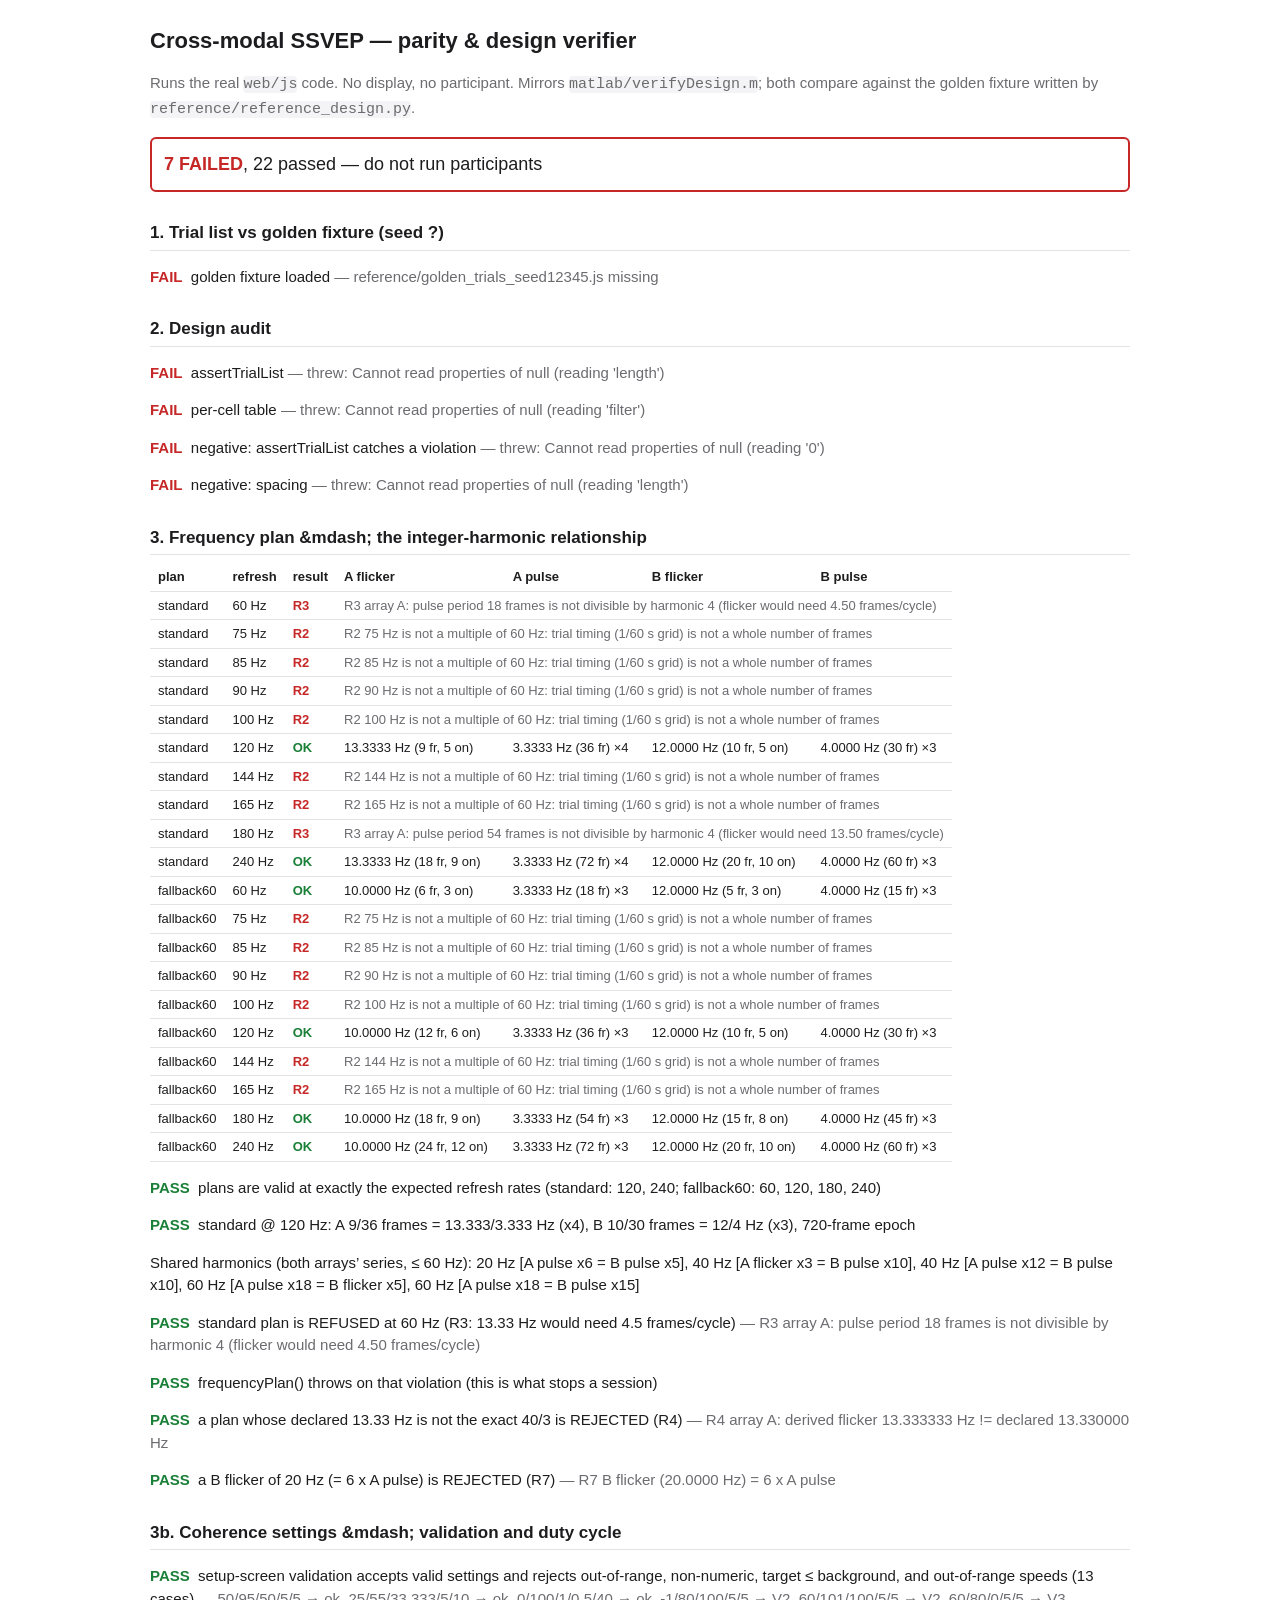
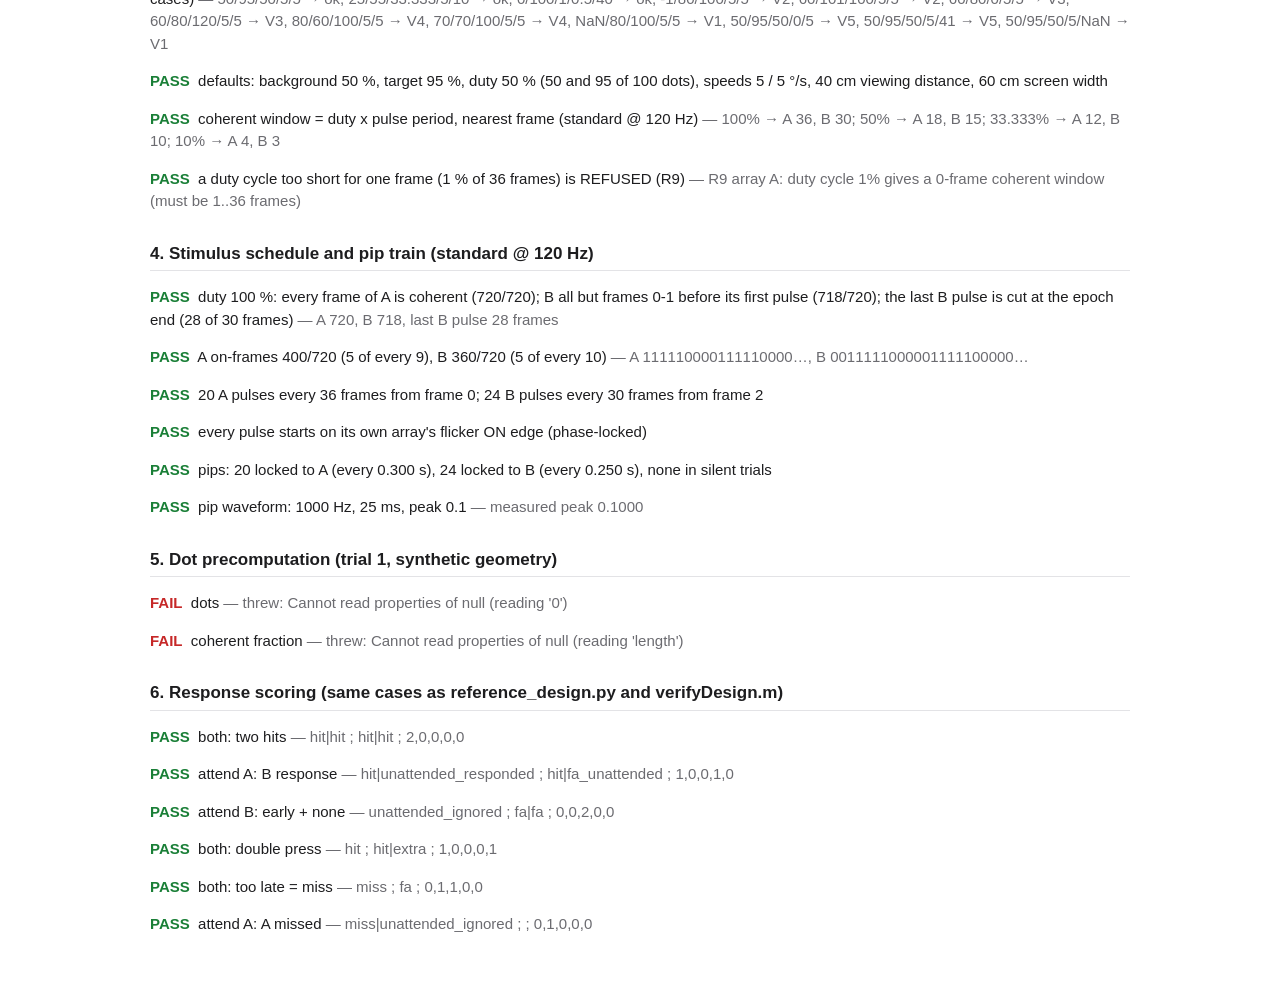
==== verify/verify.html @ 7384a543 "web demo public" ====
<!doctype html>
<html lang="en">
<head>
<meta charset="utf-8">
<meta name="viewport" content="width=device-width, initial-scale=1">
<title>Cross-modal SSVEP verifier</title>
<style>
  :root { --bg: #fff; --fg: #1d1d1f; --mut: #6b6b70; --ok: #1a7f37; --bad: #c62828; --line: #e3e3e6; --code: #f4f4f6; }
  @media (prefers-color-scheme: dark) {
    :root { --bg: #111113; --fg: #e8e8ea; --mut: #9a9aa2; --ok: #4ac26b; --bad: #ff6b6b; --line: #2a2a2e; --code: #1b1b1f; }
  }
  body { background: var(--bg); color: var(--fg); font: 15px/1.5 Helvetica, Arial, sans-serif; margin: 0; padding: 24px 16px 60px; }
  main { max-width: 980px; margin: 0 auto; }
  h1 { font-size: 22px; margin: 0 0 4px; }
  h2 { font-size: 17px; margin: 28px 0 8px; border-bottom: 1px solid var(--line); padding-bottom: 4px; }
  .mut { color: var(--mut); }
  .ok { color: var(--ok); font-weight: 600; }
  .bad { color: var(--bad); font-weight: 600; }
  table { border-collapse: collapse; font-size: 13px; width: 100%; overflow-x: auto; display: block; }
  td, th { border-bottom: 1px solid var(--line); padding: 4px 8px; text-align: left; white-space: nowrap; }
  pre, code { background: var(--code); border-radius: 4px; }
  pre { padding: 10px; overflow-x: auto; font-size: 12px; }
  #summary { font-size: 18px; margin: 16px 0; padding: 12px; border: 2px solid var(--line); border-radius: 6px; }
</style>
</head>
<body>
<main>
<h1>Cross-modal SSVEP &mdash; parity &amp; design verifier</h1>
<p class="mut">Runs the real <code>web/js</code> code. No display, no participant. Mirrors
<code>matlab/verifyDesign.m</code>; both compare against the golden fixture written by
<code>reference/reference_design.py</code>.</p>
<div id="summary">running&hellip;</div>
<div id="out"></div>
</main>

<script src="../js/config.js"></script>
<script src="../js/rng.js"></script>
<script src="../js/design.js"></script>
<script src="../js/stim.js"></script>
<script src="../../reference/golden_trials_seed12345.js"></script>
<script>
(function () {
  'use strict';
  var CFG = window.XMConfig, D = window.XMDesign, S = window.XMStim;
  var out = document.getElementById('out');
  var nPass = 0, nFail = 0;

  function head(t) { var h = document.createElement('h2'); h.textContent = t; out.appendChild(h); }
  function para(html) { var p = document.createElement('p'); p.innerHTML = html; out.appendChild(p); }
  function report(label, ok, detail) {
    ok ? nPass++ : nFail++;
    para('<span class="' + (ok ? 'ok">PASS' : 'bad">FAIL') + '</span> &nbsp;' + label +
         (detail ? ' <span class="mut">&mdash; ' + detail + '</span>' : ''));
  }
  function safe(label, fn) {
    try { fn(); } catch (e) { report(label, false, 'threw: ' + e.message); }
  }
  function close(a, b) { return Math.abs(a - b) < 1e-9; }

  /* ------------------------------------------------ 1. parity */
  head('1. Trial list vs golden fixture (seed ' + (window.XM_GOLDEN ? window.XM_GOLDEN.seed : '?') + ')');
  var trials = null;
  safe('golden comparison', function () {
    if (!window.XM_GOLDEN) { report('golden fixture loaded', false, 'reference/golden_trials_seed12345.js missing'); return; }
    report('parity id matches', window.XM_GOLDEN.parityId === CFG.PARITY_ID,
           'config ' + CFG.PARITY_ID + ', golden ' + window.XM_GOLDEN.parityId);
    var r = D.generateTrialList(window.XM_GOLDEN.seed);
    trials = r.trials;
    var csv = D.toCsv(trials);
    var same = csv === window.XM_GOLDEN.csv;
    var detail = trials.length + ' trials, ' + csv.length + ' bytes';
    if (!same) {
      var a = csv.split('\n'), b = window.XM_GOLDEN.csv.split('\n');
      for (var i = 0; i < Math.max(a.length, b.length); i++) {
        if (a[i] !== b[i]) { detail = 'first difference at line ' + (i + 1) + ':<br><code>js:  ' + a[i] +
                             '</code><br><code>ref: ' + b[i] + '</code>'; break; }
      }
    }
    report('generated CSV is byte-identical to the Python reference', same, detail);
  });

  /* ------------------------------------------------ 2. design audit */
  head('2. Design audit');
  safe('assertTrialList', function () {
    D.assertTrialList(trials);
    report('assertTrialList passes (counts, 1:2:1 target balance, block composition, runs, ' +
           'eligibility, >= 1.0 s target spacing, dir_A != dir_B)', true);
  });
  safe('per-cell table', function () {
    var rows = '<tr><th>cell</th><th>condition</th><th>trials</th><th>A targets</th><th>B targets</th></tr>';
    CFG.CELLS.forEach(function (c) {
      var ct = trials.filter(function (t) { return t.cell === c.code; });
      var sa = 0, sb = 0;
      ct.forEach(function (t) { sa += t.n_tgt_A; sb += t.n_tgt_B; });
      rows += '<tr><td>' + c.code + '</td><td>' + c.name + '</td><td>' + ct.length + '</td><td>' + sa + '</td><td>' + sb + '</td></tr>';
    });
    out.insertAdjacentHTML('beforeend', '<table>' + rows + '</table>');
  });
  safe('negative: assertTrialList catches a violation', function () {
    var bad = JSON.parse(JSON.stringify(trials));
    bad[0].dir_B = bad[0].dir_A;
    var threw = false;
    try { D.assertTrialList(bad); } catch (e) { threw = /dir_A == dir_B/.test(e.message); }
    report('a trial list with dir_A == dir_B is REJECTED', threw);
  });
  safe('negative: spacing', function () {
    var bad = JSON.parse(JSON.stringify(trials)), t = null;
    for (var i = 0; i < bad.length; i++) { if (bad[i].n_tgt_A === 2) { t = bad[i]; break; } }
    t.tgt_A_pulses = [D.eligiblePulses('A')[1], D.eligiblePulses('A')[2]];
    var threw = false;
    try { D.assertTrialList(bad); } catch (e) { threw = /ticks apart/.test(e.message); }
    report('two targets closer than 1.0 s are REJECTED', threw);
  });

  /* ------------------------------------------------ 3. frequency plan */
  head('3. Frequency plan &mdash; the integer-harmonic relationship');
  safe('plan table', function () {
    var rates = [60, 75, 85, 90, 100, 120, 144, 165, 180, 240];
    var expectOk = { standard: [120, 240], fallback60: [60, 120, 180, 240] };
    var rows = '<tr><th>plan</th><th>refresh</th><th>result</th><th>A flicker</th><th>A pulse</th><th>B flicker</th><th>B pulse</th></tr>';
    var allMatch = true;
    Object.keys(CFG.FREQ_PLANS).forEach(function (name) {
      rates.forEach(function (R) {
        var r = D.planCheck(name, R), p = r.plan;
        var want = expectOk[name].indexOf(R) >= 0;
        if (!!p !== want) { allMatch = false; }
        rows += '<tr><td>' + name + '</td><td>' + R + ' Hz</td><td class="' + (p ? 'ok">OK' : 'bad">' +
                r.errors[0].split(' ')[0]) + '</td>' +
          (p ? '<td>' + p.A.flickerHz.toFixed(4) + ' Hz (' + p.A.flickerFrames + ' fr, ' + p.A.onFrames + ' on)</td>' +
               '<td>' + p.A.pulseHz.toFixed(4) + ' Hz (' + p.A.pulseFrames + ' fr) &times;' + p.A.harmonic + '</td>' +
               '<td>' + p.B.flickerHz.toFixed(4) + ' Hz (' + p.B.flickerFrames + ' fr, ' + p.B.onFrames + ' on)</td>' +
               '<td>' + p.B.pulseHz.toFixed(4) + ' Hz (' + p.B.pulseFrames + ' fr) &times;' + p.B.harmonic + '</td>'
             : '<td colspan="4" class="mut">' + r.errors[0] + '</td>') + '</tr>';
      });
    });
    out.insertAdjacentHTML('beforeend', '<table>' + rows + '</table>');
    report('plans are valid at exactly the expected refresh rates (standard: 120, 240; fallback60: 60, 120, 180, 240)', allMatch);
  });
  safe('standard @ 120 exact values', function () {
    var p = D.frequencyPlan('standard', 120);
    var ok = p.A.flickerFrames === 9 && p.A.pulseFrames === 36 && p.B.flickerFrames === 10 && p.B.pulseFrames === 30 &&
             close(p.A.flickerHz, 40 / 3) && close(p.A.pulseHz, 10 / 3) && close(p.B.flickerHz, 12) && close(p.B.pulseHz, 4) &&
             close(p.A.flickerHz, 4 * p.A.pulseHz) && close(p.B.flickerHz, 3 * p.B.pulseHz) &&
             p.stimFrames === 720 && p.stimFrames % 36 === 0 && p.stimFrames % 30 === 0;
    report('standard @ 120 Hz: A 9/36 frames = 13.333/3.333 Hz (x4), B 10/30 frames = 12/4 Hz (x3), 720-frame epoch', ok);
    para('Shared harmonics (both arrays&rsquo; series, &le; ' + CFG.SHARED_HARMONIC_REPORT_MAX_HZ + ' Hz): ' +
         p.sharedHarmonics.map(function (s) { return s.hz + ' Hz [' + s.label + ']'; }).join(', '));
  });
  safe('negative: 60 Hz', function () {
    var r = D.planCheck('standard', 60);
    report('standard plan is REFUSED at 60 Hz (R3: 13.33 Hz would need 4.5 frames/cycle)',
           !r.plan && /^R3/.test(r.errors[0]), r.errors[0]);
    var thrown = false;
    try { D.frequencyPlan('standard', 60); } catch (e) { thrown = /FREQUENCY PLAN VIOLATION/.test(e.message); }
    report('frequencyPlan() throws on that violation (this is what stops a session)', thrown);
  });
  safe('negative: declared/derived mismatch', function () {
    CFG.FREQ_PLANS._test_mismatch = { harm: { A: 4, B: 3 }, flickerHz: { A: 13.33, B: 12 } };
    var r = D.planCheck('_test_mismatch', 120);
    delete CFG.FREQ_PLANS._test_mismatch;
    report('a plan whose declared 13.33 Hz is not the exact 40/3 is REJECTED (R4)',
           !r.plan && r.errors.some(function (e) { return /^R4/.test(e); }), r.errors[0]);
  });
  safe('negative: cross-array collision', function () {
    CFG.FREQ_PLANS._test_collide = { harm: { A: 4, B: 5 }, flickerHz: { A: 40 / 3, B: 20 } };
    var r = D.planCheck('_test_collide', 120);
    delete CFG.FREQ_PLANS._test_collide;
    report('a B flicker of 20 Hz (= 6 x A pulse) is REJECTED (R7)',
           !r.plan && r.errors.some(function (e) { return /^R7/.test(e); }), r.errors[0]);
  });

  /* ------------------------------------------------ 3b. coherence settings (DECISION 28) */
  head('3b. Coherence settings &mdash; validation and duty cycle');
  /* [bg, tgt, duty, speed, burst speed, expected first rule or null];
   * same cases as reference_design.py and verifyDesign.m */
  var vcases = [
    [50, 95, 50, 5, 5, null], [25, 55, 100 / 3, 5, 10, null], [0, 100, 1, 0.5, 40, null],
    [-1, 80, 100, 5, 5, 'V2'], [60, 101, 100, 5, 5, 'V2'], [60, 80, 0, 5, 5, 'V3'], [60, 80, 120, 5, 5, 'V3'],
    [80, 60, 100, 5, 5, 'V4'], [70, 70, 100, 5, 5, 'V4'], [NaN, 80, 100, 5, 5, 'V1'],
    [50, 95, 50, 0, 5, 'V5'], [50, 95, 50, 5, 41, 'V5'], [50, 95, 50, 5, NaN, 'V1']
  ];
  safe('validation cases', function () {
    var allOk = true, rows = [];
    vcases.forEach(function (c) {
      var e = D.validateStimParams({ cohBgPct: c[0], cohTgtPct: c[1], dutyPct: c[2],
                                     speedDegS: c[3], burstSpeedDegS: c[4] });
      var got = e.length ? e[0].slice(0, 2) : null;
      if (got !== c[5]) { allOk = false; }
      rows.push(c[0] + '/' + c[1] + '/' + (+c[2].toFixed(3)) + '/' + c[3] + '/' + c[4] + ' &rarr; ' + (got || 'ok'));
    });
    report('setup-screen validation accepts valid settings and rejects out-of-range, non-numeric, ' +
           'target &le; background, and out-of-range speeds (13 cases)', allOk, rows.join(', '));
  });
  safe('defaults', function () {
    report('defaults: background 50 %, target 95 %, duty 50 % (50 and 95 of 100 dots), speeds 5 / 5 &deg;/s, ' +
           '40 cm viewing distance, 60 cm screen width',
           CFG.COH_BG_PCT_DEFAULT === 50 && CFG.COH_TGT_PCT_DEFAULT === 95 && CFG.DUTY_PCT_DEFAULT === 50 &&
           D.nCoherent(50, 100) === 50 && D.nCoherent(95, 100) === 95 &&
           CFG.DOT_SPEED_DEG_S_DEFAULT === 5 && CFG.BURST_SPEED_DEG_S_DEFAULT === 5 &&
           CFG.VIEW_DIST_CM_DEFAULT === 40 && CFG.SCREEN_WIDTH_CM_DEFAULT === 60);
  });
  safe('duty -> window', function () {
    var want = [[100, 36, 30], [50, 18, 15], [100 / 3, 12, 10], [10, 4, 3]], ok = true, det = [];
    want.forEach(function (w) {
      var p = D.frequencyPlan('standard', 120, w[0]);
      if (p.A.winFrames !== w[1] || p.B.winFrames !== w[2]) { ok = false; }
      det.push((+w[0].toFixed(3)) + '% &rarr; A ' + p.A.winFrames + ', B ' + p.B.winFrames);
    });
    report('coherent window = duty x pulse period, nearest frame (standard @ 120 Hz)', ok, det.join('; '));
    var r = D.planCheck('standard', 120, 1);
    report('a duty cycle too short for one frame (1 % of 36 frames) is REFUSED (R9)',
           !r.plan && r.errors.some(function (e) { return /^R9/.test(e); }), r.errors[0]);
  });

  /* ------------------------------------------------ 4. schedule + pips */
  head('4. Stimulus schedule and pip train (standard @ 120 Hz)');
  safe('continuous coherence', function () {
    var p = D.frequencyPlan('standard', 120, 100), s = D.stimulusSchedule(p), inA = 0, inB = 0, f, lastB = 0;
    for (f = 0; f < p.stimFrames; f++) { inA += s.A.pulse[f] >= 0 ? 1 : 0; inB += s.B.pulse[f] >= 0 ? 1 : 0; }
    for (f = 0; f < p.stimFrames; f++) { if (s.B.pulse[f] === 23) { lastB++; } }
    report('duty 100 %: every frame of A is coherent (720/720); B all but frames 0-1 before its first pulse ' +
           '(718/720); the last B pulse is cut at the epoch end (28 of 30 frames)',
           inA === 720 && inB === 718 && s.B.pulse[0] === -1 && s.B.pulse[1] === -1 && lastB === 28,
           'A ' + inA + ', B ' + inB + ', last B pulse ' + lastB + ' frames');
  });
  safe('schedule', function () {
    var p = D.frequencyPlan('standard', 120), s = D.stimulusSchedule(p);
    var onA = 0, onB = 0, f;
    for (f = 0; f < p.stimFrames; f++) { onA += s.A.on[f]; onB += s.B.on[f]; }
    var firstA = Array.prototype.slice.call(s.A.on, 0, 18).join('');
    var firstB = Array.prototype.slice.call(s.B.on, 0, 22).join('');
    report('A on-frames 400/720 (5 of every 9), B 360/720 (5 of every 10)', onA === 400 && onB === 360,
           'A ' + firstA + '&hellip;, B ' + firstB + '&hellip;');
    report('20 A pulses every 36 frames from frame 0; 24 B pulses every 30 frames from frame 2',
           s.A.onsetFrames.length === 20 && s.B.onsetFrames.length === 24 &&
           s.A.onsetFrames[19] === 684 && s.B.onsetFrames[0] === 2 && s.B.onsetFrames[23] === 692);
    report('every pulse starts on its own array\'s flicker ON edge (phase-locked)',
           s.A.onsetFrames.every(function (o) { return s.A.on[o] === 1 && (o === 0 || s.A.on[o - 1] === 0); }) &&
           s.B.onsetFrames.every(function (o) { return s.B.on[o] === 1 && s.B.on[o - 1] === 0; }));
    var ifi = 1 / 120;
    var pa = S.pipSchedule({ sound_match: 'A' }, s, ifi), pb = S.pipSchedule({ sound_match: 'B' }, s, ifi);
    var pn = S.pipSchedule({ sound_match: 'none' }, s, ifi);
    report('pips: 20 locked to A (every 0.300 s), 24 locked to B (every 0.250 s), none in silent trials',
           pa.length === 20 && pb.length === 24 && pn.length === 0 &&
           close(pa[1].t_s - pa[0].t_s, 0.3) && close(pb[1].t_s - pb[0].t_s, 0.25));
    var smp = S.pipTrainSamples(pa.slice(0, 1), 0.1, 48000), peak = 0;
    for (f = 0; f < smp.length; f++) { peak = Math.max(peak, Math.abs(smp[f])); }
    report('pip waveform: ' + CFG.PIP_FREQ_HZ + ' Hz, ' + (CFG.PIP_DUR_S * 1000) + ' ms, peak ' + CFG.PIP_AMPLITUDE,
           Math.abs(peak - CFG.PIP_AMPLITUDE) < 0.005 && smp[0] === 0, 'measured peak ' + peak.toFixed(4));
  });

  /* ------------------------------------------------ 5. dots */
  head('5. Dot precomputation (trial 1, synthetic geometry)');
  safe('dots', function () {
    var p = D.frequencyPlan('standard', 120), s = D.stimulusSchedule(p);
    var geom = S.makeGeometry(0.027, 60, 1 / 120);
    var t0 = performance.now();
    var d = S.precomputeDots(trials[0], p, s, geom);
    var ms = performance.now() - t0, R = geom.apertureRadiusPx, worst = 0;
    for (var i = 0; i < d.x.length; i++) { worst = Math.max(worst, Math.sqrt(d.x[i] * d.x[i] + d.y[i] * d.y[i])); }
    report('all ' + d.x.length + ' positions inside the ' + R.toFixed(1) + ' px aperture', worst <= R + 1e-9,
           'max radius ' + worst.toFixed(2) + ' px; precompute took ' + ms.toFixed(0) + ' ms');
    var seen = {};
    for (i = 0; i < d.drawOrder.length; i++) { seen[d.drawOrder[i]] = 1; }
    report('draw order is a permutation of all ' + d.nTot + ' dots', Object.keys(seen).length === d.nTot);
  });
  safe('coherent fraction', function () {
    /* count A dots whose step on one frame is exactly the array's coherent step;
     * dots respawned on that frame can only lower the count */
    /* defaults (50 / 95 %, duty 50 %) but a burst speed of 10 deg/s, so the
     * two speeds are told apart */
    var sp = D.defaultStimParams();
    sp.burstSpeedDegS = 10;
    var p = D.frequencyPlan('standard', 120, sp.dutyPct), s = D.stimulusSchedule(p);
    var geom = S.makeGeometry(0.027, 60, 1 / 120, sp), t = null, i;
    for (i = 0; i < trials.length; i++) { if (trials[i].n_tgt_A > 0) { t = trials[i]; break; } }
    var d = S.precomputeDots(t, p, s, geom, sp), N = d.nPerArray;
    var ang = CFG.DIR_ANGLE_DEG[t.dir_A] * Math.PI / 180;
    function nCoh(f, stepPx) {
      var n = 0, cdx = stepPx * Math.cos(ang), cdy = -stepPx * Math.sin(ang);
      for (var j = 0; j < N; j++) {
        var dx = d.x[f * d.nTot + j] - d.x[(f - 1) * d.nTot + j], dy = d.y[f * d.nTot + j] - d.y[(f - 1) * d.nTot + j];
        if (Math.abs(dx - cdx) < 1e-6 && Math.abs(dy - cdy) < 1e-6) { n++; }
      }
      return n;
    }
    var kT = t.tgt_A_pulses[0], kB = kT - 1, vN = geom.speedPxPerFrame, vB = geom.burstSpeedPxPerFrame;
    var inT = s.A.onsetFrames[kT] + 10, inB = s.A.onsetFrames[kB] + 10;     // inside the 18-frame window
    var outB = s.A.onsetFrames[kB] + 25;                                     // after it (duty 50 %)
    var nT = nCoh(inT, vB), nTslow = nCoh(inT, vN), nB = nCoh(inB, vN), nOut = nCoh(outB, vN) + nCoh(outB, vB);
    report('trial ' + t.trial + ', duty 50 %: inside a target pulse 95 of 100 A dots move coherently at the BURST ' +
           'speed (none at the normal speed); inside a background pulse 50 at the normal speed; after the ' +
           'window, none',
           nT <= 95 && nT >= 88 && nTslow === 0 && nB <= 50 && nB >= 45 && nOut === 0,
           'target pulse ' + kT + ': ' + nT + ' at burst, ' + nTslow + ' at normal; background pulse ' + kB + ': ' +
           nB + '; after window: ' + nOut + ' (respawns can lower the first two by a few)');
  });

  /* ------------------------------------------------ 6. scoring */
  head('6. Response scoring (same cases as reference_design.py and verifyDesign.m)');
  var cases = [
    ['both: two hits', 'both', [['A', 1.2], ['B', 2.5]], [1.6, 2.9], 'hit|hit', 'hit|hit', '2,0,0,0,0'],
    ['attend A: B response', 'A', [['A', 1.2], ['B', 2.5]], [1.6, 3.0], 'hit|unattended_responded', 'hit|fa_unattended', '1,0,0,1,0'],
    ['attend B: early + none', 'B', [['A', 1.2]], [0.5, 1.3], 'unattended_ignored', 'fa|fa', '0,0,2,0,0'],
    ['both: double press', 'both', [['A', 2.4]], [2.8, 2.9], 'hit', 'hit|extra', '1,0,0,0,1'],
    ['both: too late = miss', 'both', [['A', 1.2]], [2.2], 'miss', 'fa', '0,1,1,0,0'],
    ['attend A: A missed', 'A', [['A', 1.2], ['B', 3.0]], [], 'miss|unattended_ignored', '', '0,1,0,0,0']
  ];
  cases.forEach(function (c) {
    safe(c[0], function () {
      var tg = c[2].map(function (t, i) { return { arr: t[0], pulse: i, onset_s: t[1] }; });
      var r = D.scoreTrial(tg, c[1], c[3]), s = r.summary;
      var got = [r.targetOutcomes.join('|'), r.responseOutcomes.join('|'),
                 [s.n_hits, s.n_misses, s.n_fa, s.n_fa_unattended, s.n_extra].join(',')];
      report(c[0], got[0] === c[4] && got[1] === c[5] && got[2] === c[6], got.join(' ; '));
    });
  });

  var sum = document.getElementById('summary');
  sum.innerHTML = nFail === 0
    ? '<span class="ok">ALL ' + nPass + ' CHECKS PASSED</span>'
    : '<span class="bad">' + nFail + ' FAILED</span>, ' + nPass + ' passed &mdash; do not run participants';
  sum.style.borderColor = nFail === 0 ? 'var(--ok)' : 'var(--bad)';
})();
</script>
</body>
</html>
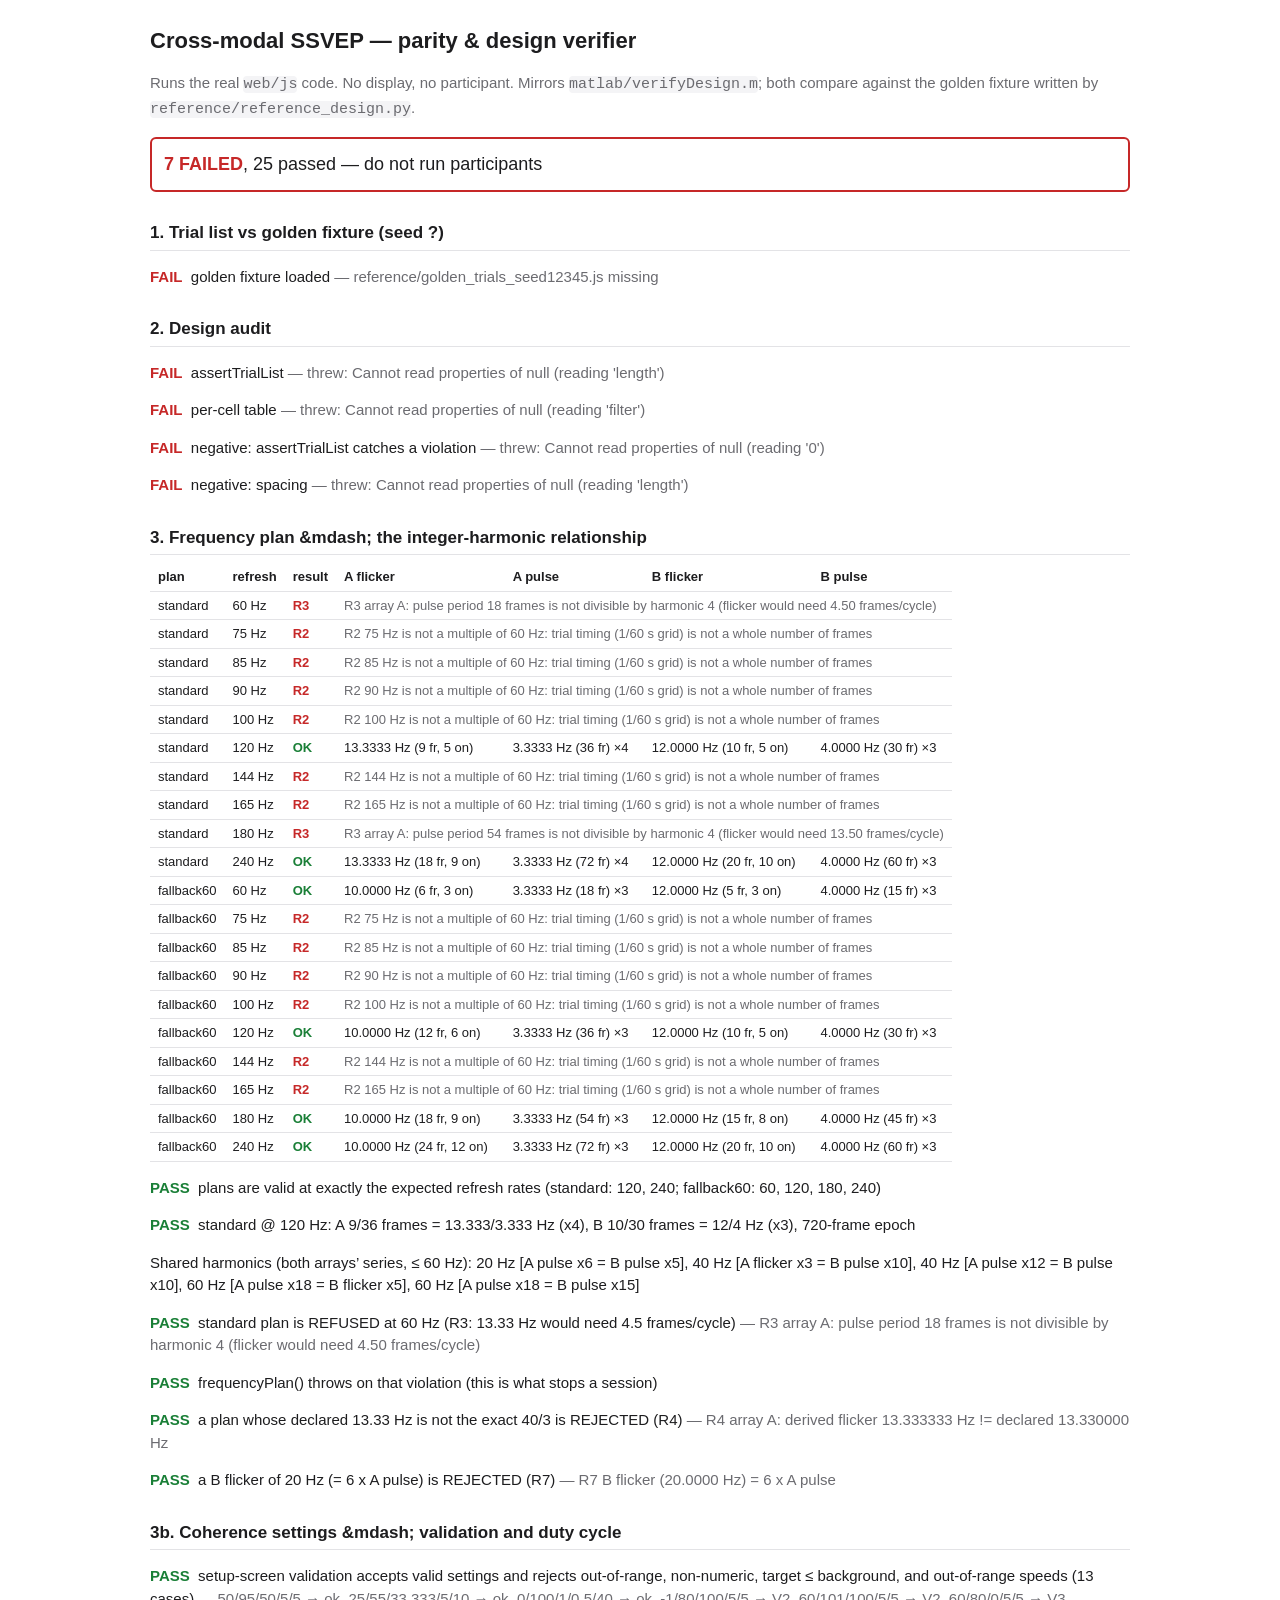
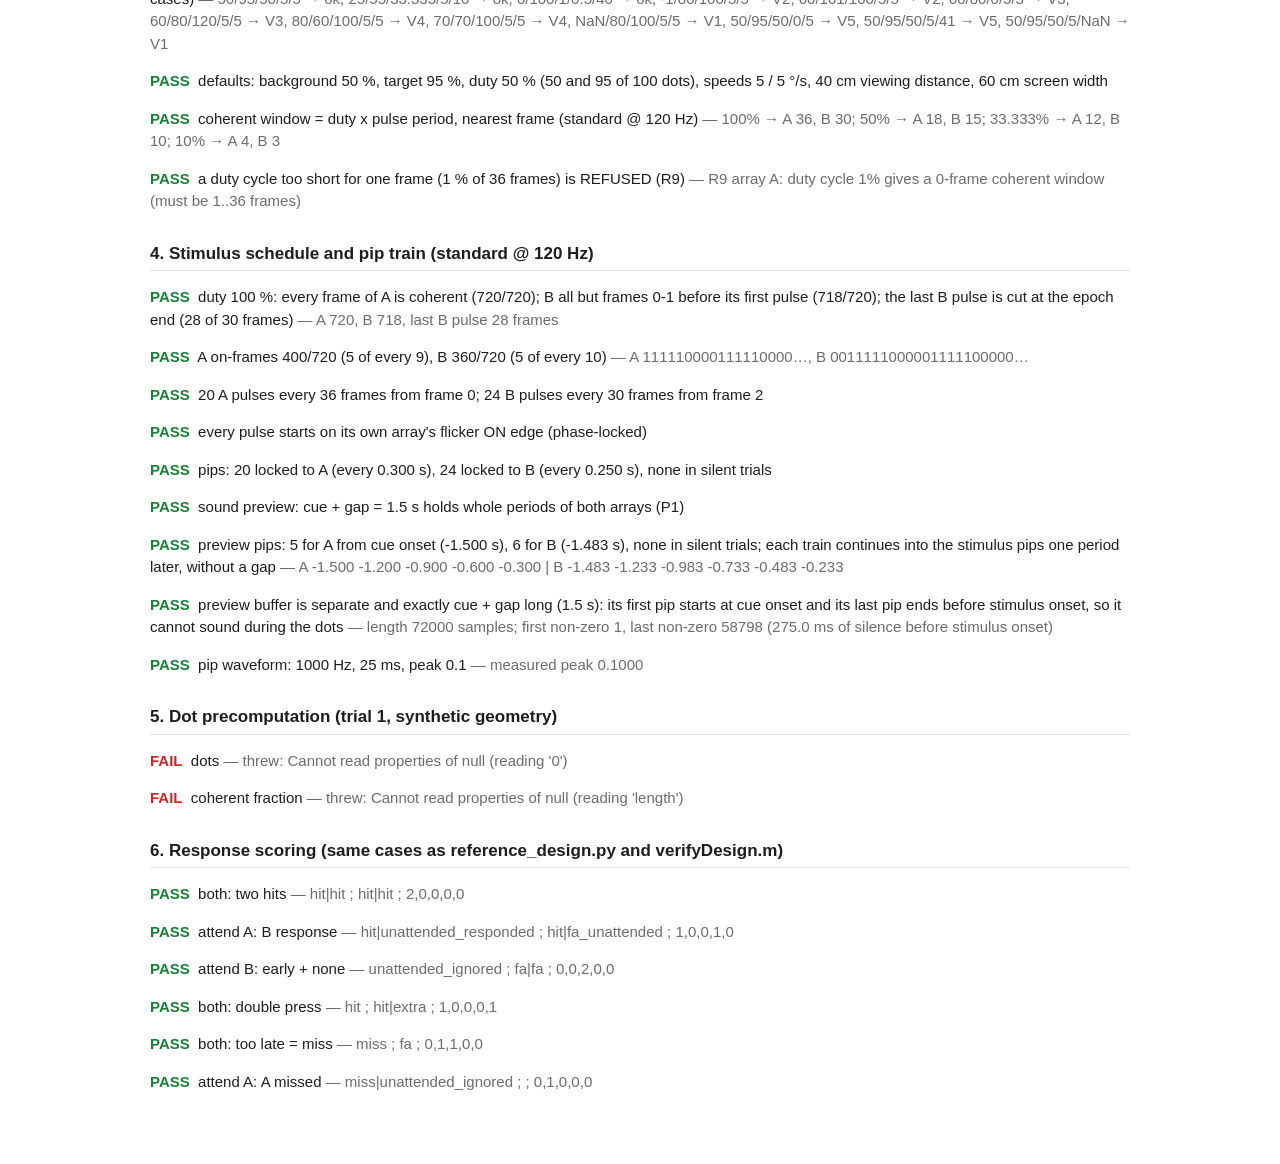
==== commit bd748054: "add mode for pre sound cue" ====
--- a/verify/verify.html
+++ b/verify/verify.html
@@ -243,6 +243,28 @@
     report('pips: 20 locked to A (every 0.300 s), 24 locked to B (every 0.250 s), none in silent trials',
            pa.length === 20 && pb.length === 24 && pn.length === 0 &&
            close(pa[1].t_s - pa[0].t_s, 0.3) && close(pb[1].t_s - pb[0].t_s, 0.25));
+    /* sound preview (DECISION 30) */
+    var pf = (CFG.CUE_TICKS + CFG.GAP_TICKS) * p.framesPerTick;
+    var qa = S.previewPipSchedule({ sound_match: 'A' }, s, ifi, pf), qb = S.previewPipSchedule({ sound_match: 'B' }, s, ifi, pf);
+    var qn = S.previewPipSchedule({ sound_match: 'none' }, s, ifi, pf);
+    report('sound preview: cue + gap = 1.5 s holds whole periods of both arrays (P1)', D.previewCheck().length === 0,
+           D.previewCheck().join('; '));
+    report('preview pips: 5 for A from cue onset (-1.500 s), 6 for B (-1.483 s), none in silent trials; ' +
+           'each train continues into the stimulus pips one period later, without a gap',
+           qa.length === 5 && qb.length === 6 && qn.length === 0 &&
+           close(qa[0].t_s, -1.5) && close(qb[0].t_s, -1.5 + 2 / 120) &&
+           close(qa[4].t_s + 0.3, pa[0].t_s) && close(qb[5].t_s + 0.25, pb[0].t_s),
+           'A ' + qa.map(function (q) { return q.t_s.toFixed(3); }).join(' ') + ' | B ' +
+           qb.map(function (q) { return q.t_s.toFixed(3); }).join(' '));
+    /* the preview is its own buffer (main.js::runTrial): exactly cue + gap
+     * long, started at cue onset and stopped at stimulus onset */
+    var lead = pf * ifi, pb2 = S.pipTrainSamples(qa, lead, 48000, lead), firstNz = -1, lastNz = -1;
+    for (f = 0; f < pb2.length; f++) { if (pb2[f] !== 0) { if (firstNz < 0) { firstNz = f; } lastNz = f; } }
+    report('preview buffer is separate and exactly cue + gap long (1.5 s): its first pip starts at cue onset and ' +
+           'its last pip ends before stimulus onset, so it cannot sound during the dots',
+           pb2.length === Math.round(1.5 * 48000) && firstNz >= 0 && firstNz <= 1 && lastNz < pb2.length - 0.2 * 48000,
+           'length ' + pb2.length + ' samples; first non-zero ' + firstNz + ', last non-zero ' + lastNz +
+           ' (' + ((pb2.length - lastNz) / 48).toFixed(1) + ' ms of silence before stimulus onset)');
     var smp = S.pipTrainSamples(pa.slice(0, 1), 0.1, 48000), peak = 0;
     for (f = 0; f < smp.length; f++) { peak = Math.max(peak, Math.abs(smp[f])); }
     report('pip waveform: ' + CFG.PIP_FREQ_HZ + ' Hz, ' + (CFG.PIP_DUR_S * 1000) + ' ms, peak ' + CFG.PIP_AMPLITUDE,
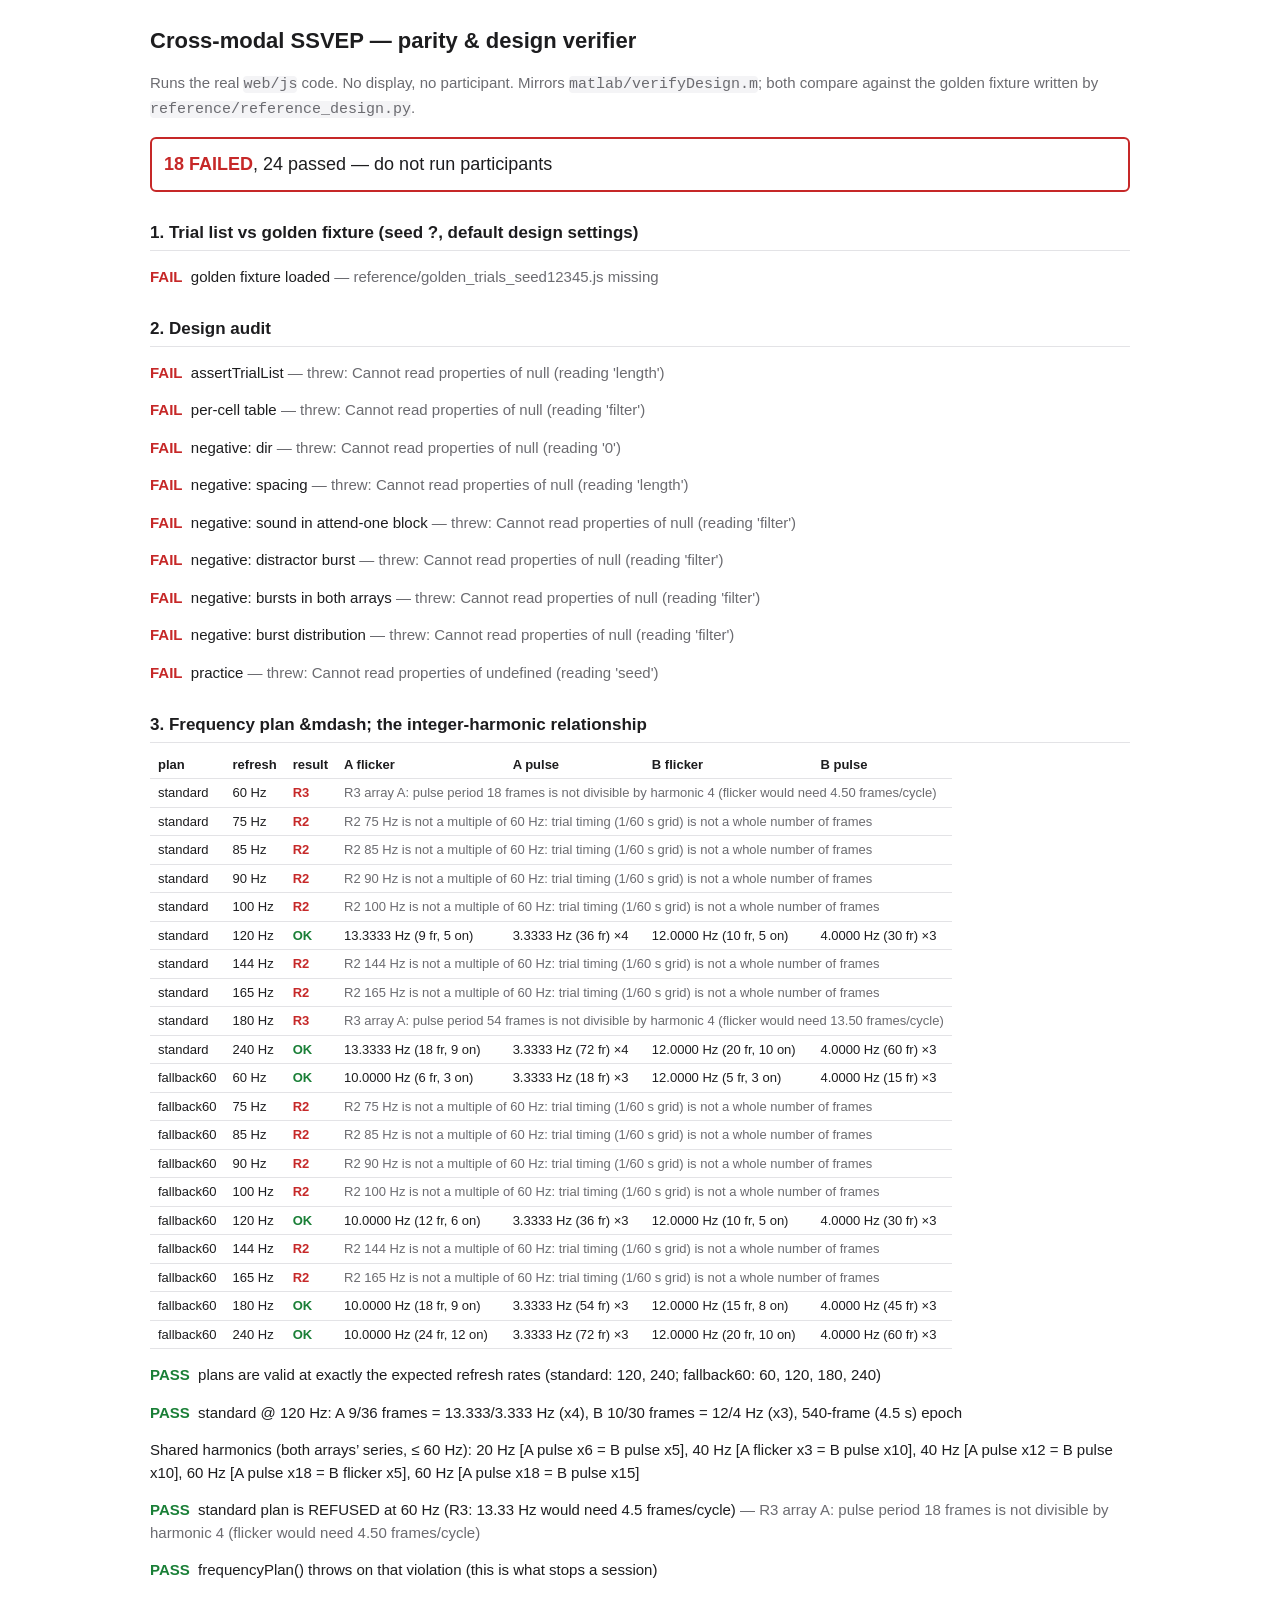
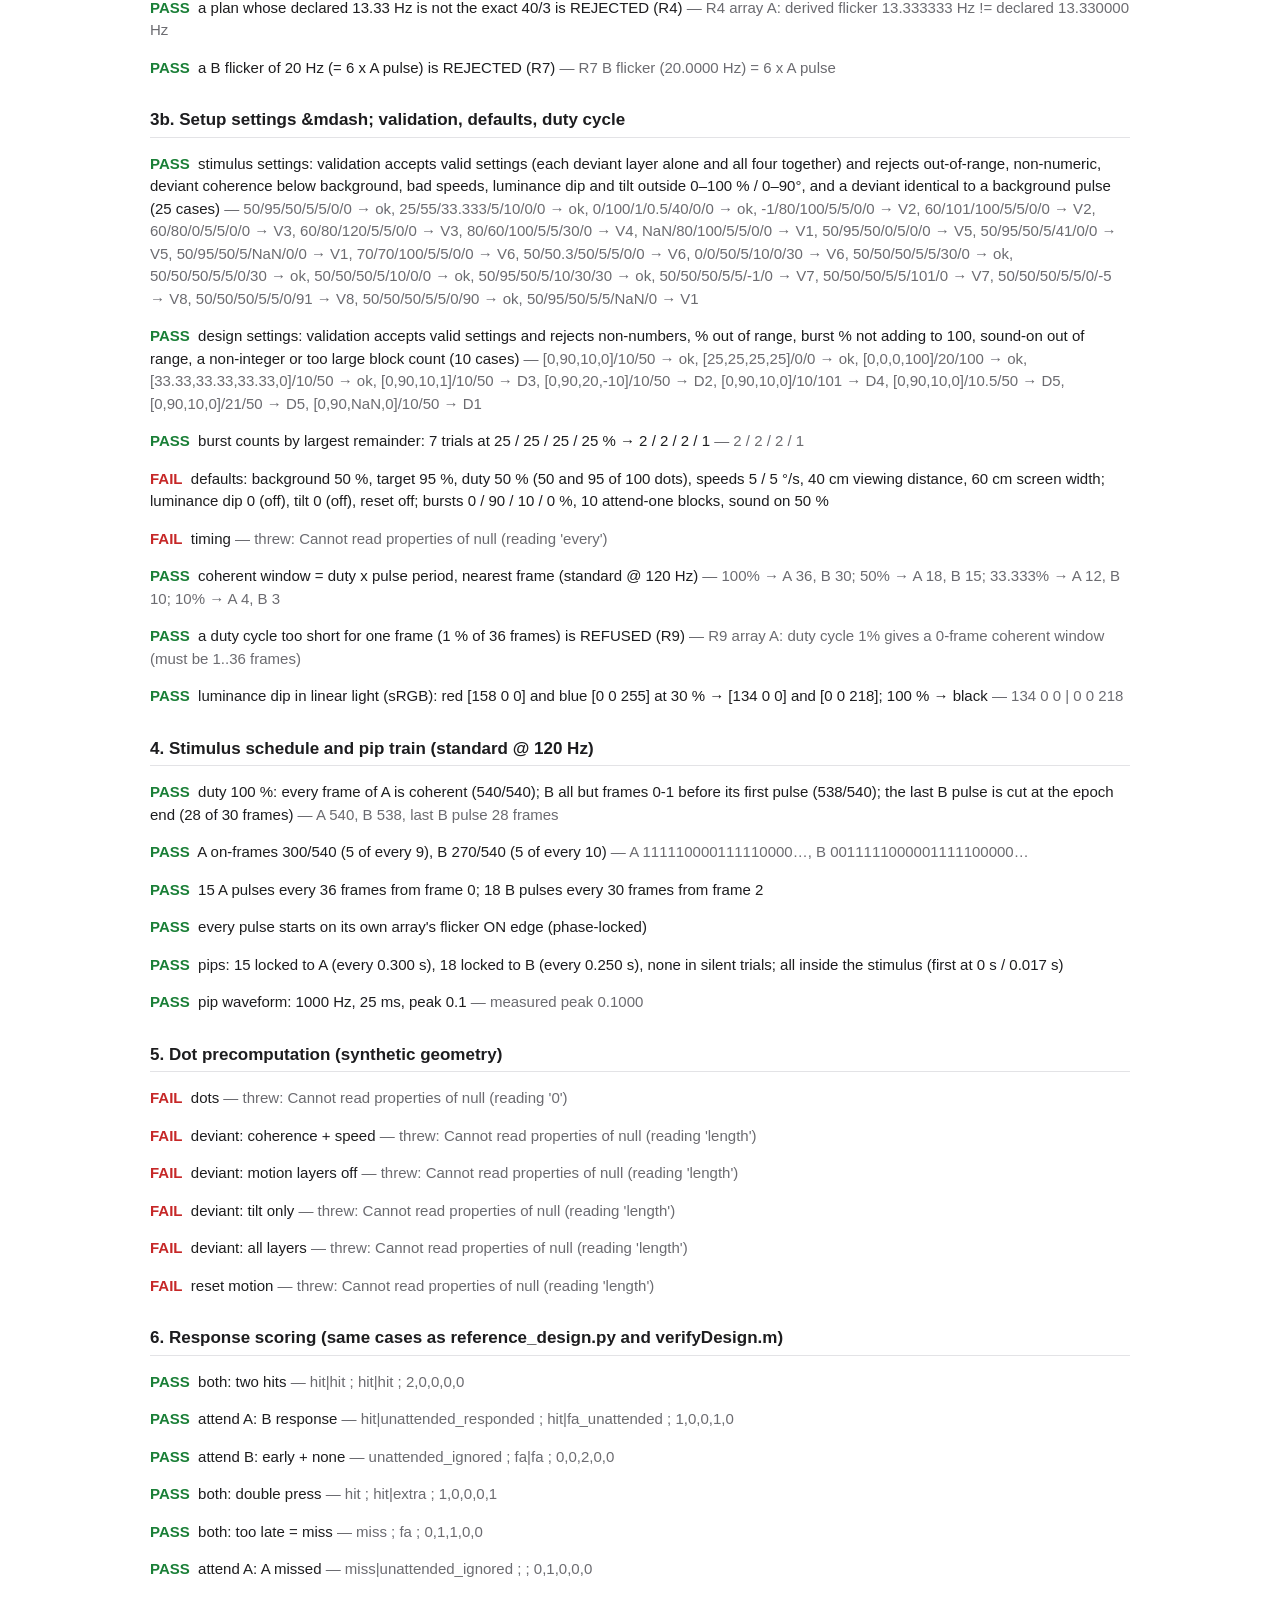
==== commit cfa91113: "sync latest web demo from private repo" ====
--- a/verify/verify.html
+++ b/verify/verify.html
@@ -56,9 +56,14 @@
     try { fn(); } catch (e) { report(label, false, 'threw: ' + e.message); }
   }
   function close(a, b) { return Math.abs(a - b) < 1e-9; }
+  function copy(x) { return JSON.parse(JSON.stringify(x)); }
+  function rejects(list, pattern) {
+    try { D.assertTrialList(list); } catch (e) { return pattern.test(e.message); }
+    return false;
+  }
 
   /* ------------------------------------------------ 1. parity */
-  head('1. Trial list vs golden fixture (seed ' + (window.XM_GOLDEN ? window.XM_GOLDEN.seed : '?') + ')');
+  head('1. Trial list vs golden fixture (seed ' + (window.XM_GOLDEN ? window.XM_GOLDEN.seed : '?') + ', default design settings)');
   var trials = null;
   safe('golden comparison', function () {
     if (!window.XM_GOLDEN) { report('golden fixture loaded', false, 'reference/golden_trials_seed12345.js missing'); return; }
@@ -77,39 +82,91 @@
       }
     }
     report('generated CSV is byte-identical to the Python reference', same, detail);
+    para('Block order: ' + r.blockTypes.join(' '));
   });
 
   /* ------------------------------------------------ 2. design audit */
   head('2. Design audit');
   safe('assertTrialList', function () {
     D.assertTrialList(trials);
-    report('assertTrialList passes (counts, 1:2:1 target balance, block composition, runs, ' +
-           'eligibility, >= 1.0 s target spacing, dir_A != dir_B)', true);
+    report('assertTrialList passes (block types and composition, burst-count distribution, all bursts of a trial ' +
+           'in one array -- the cued one in attend-one cells, A/B balanced per burst count in attend-both cells -- ' +
+           'eligibility, >= 1.0 s target spacing, tilt signs, ITI, dir_A != dir_B)', true);
   });
   safe('per-cell table', function () {
-    var rows = '<tr><th>cell</th><th>condition</th><th>trials</th><th>A targets</th><th>B targets</th></tr>';
+    var rows = '<tr><th>cell</th><th>condition</th><th>block type</th><th>trials</th>' +
+               '<th>0 / 1 / 2 / 3 bursts</th><th>trials with bursts in A / in B</th><th>A bursts</th><th>B bursts</th></tr>';
+    var allOk = true, wantN = { 1: 100, 2: 100, 3: 100, 4: 50, 5: 50 };
     CFG.CELLS.forEach(function (c) {
       var ct = trials.filter(function (t) { return t.cell === c.code; });
-      var sa = 0, sb = 0;
-      ct.forEach(function (t) { sa += t.n_tgt_A; sb += t.n_tgt_B; });
-      rows += '<tr><td>' + c.code + '</td><td>' + c.name + '</td><td>' + ct.length + '</td><td>' + sa + '</td><td>' + sb + '</td></tr>';
+      var sa = 0, sb = 0, ta = 0, tb = 0, both = 0, hist = [0, 0, 0, 0], lvA = [0, 0, 0, 0], lvB = [0, 0, 0, 0];
+      ct.forEach(function (t) {
+        sa += t.n_tgt_A; sb += t.n_tgt_B; hist[t.n_tgt_A + t.n_tgt_B]++;
+        if (t.n_tgt_A) { ta++; lvA[t.n_tgt_A]++; }
+        if (t.n_tgt_B) { tb++; lvB[t.n_tgt_B]++; }
+        if (t.n_tgt_A && t.n_tgt_B) { both++; }
+      });
+      var wantHist = [0, 0.9 * wantN[c.code], 0.1 * wantN[c.code], 0];
+      var arrOk = c.attend === 'A' ? tb === 0 : c.attend === 'B' ? ta === 0
+        : [1, 2, 3].every(function (v) { return Math.abs(lvA[v] - lvB[v]) <= 1; });
+      if (ct.length !== wantN[c.code] || hist.join() !== wantHist.join() || !arrOk || both) { allOk = false; }
+      rows += '<tr><td>' + c.code + '</td><td>' + c.name + '</td><td>' + c.blockType + '</td><td>' + ct.length +
+              '</td><td>' + hist.join(' / ') + '</td><td>' + ta + ' / ' + tb + '</td><td>' + sa + '</td><td>' + sb + '</td></tr>';
     });
     out.insertAdjacentHTML('beforeend', '<table>' + rows + '</table>');
-  });
-  safe('negative: assertTrialList catches a violation', function () {
-    var bad = JSON.parse(JSON.stringify(trials));
+    var nOne = 0;
+    for (var b = 1; b <= CFG.N_BLOCKS; b++) {
+      var bt = trials.filter(function (t) { return t.block === b; });
+      if (bt[0].block_type === 'one') { nOne++; }
+      bt.forEach(function (t) { if (t.block_type === 'one' && t.sound_match !== 'none') { allOk = false; } });
+    }
+    report('defaults: 400 trials = 20 blocks x 20 (10 attend-one, 10 attend-both); cells 100 / 100 / 100 / 50 / 50; ' +
+           'bursts per trial exactly 90 % one, 10 % two in every cell; no trial with bursts in both arrays; ' +
+           'attend-one cells only in the cued array; attend-both cells A/B within 1 per burst count; ' +
+           'no sound in any attend-one block', allOk && nOne === 10 && trials.length === 400, nOne + ' attend-one blocks');
+  });
+  safe('negative: dir', function () {
+    var bad = copy(trials);
     bad[0].dir_B = bad[0].dir_A;
-    var threw = false;
-    try { D.assertTrialList(bad); } catch (e) { threw = /dir_A == dir_B/.test(e.message); }
-    report('a trial list with dir_A == dir_B is REJECTED', threw);
+    report('a trial list with dir_A == dir_B is REJECTED', rejects(bad, /dir_A == dir_B/));
   });
   safe('negative: spacing', function () {
-    var bad = JSON.parse(JSON.stringify(trials)), t = null;
-    for (var i = 0; i < bad.length; i++) { if (bad[i].n_tgt_A === 2) { t = bad[i]; break; } }
-    t.tgt_A_pulses = [D.eligiblePulses('A')[1], D.eligiblePulses('A')[2]];
-    var threw = false;
-    try { D.assertTrialList(bad); } catch (e) { threw = /ticks apart/.test(e.message); }
-    report('two targets closer than 1.0 s are REJECTED', threw);
+    var bad = copy(trials), t = null, i;
+    for (i = 0; i < bad.length; i++) { if (bad[i].n_tgt_A + bad[i].n_tgt_B === 2) { t = bad[i]; break; } }
+    if (t.n_tgt_A === 2) { t.tgt_A_pulses = [7, 8]; }                   // 126 / 144 ticks
+    else if (t.n_tgt_B === 2) { t.tgt_B_pulses = [8, 9]; }              // 121 / 136 ticks
+    else { t.tgt_A_pulses = [4]; t.tgt_B_pulses = [5]; }                // 72 / 76 ticks
+    report('two targets closer than 1.0 s are REJECTED', rejects(bad, /ticks apart/));
+  });
+  safe('negative: sound in attend-one block', function () {
+    var bad = copy(trials), t = bad.filter(function (x) { return x.block_type === 'one'; })[0];
+    t.cell = 4; t.cond = 'attend_both_soundA'; t.attend = 'both'; t.sound_match = 'A';
+    report('a sound trial inside an attend-one block is REJECTED', rejects(bad, /block \d+ \(one\): \d+ trials of cell/));
+  });
+  safe('negative: distractor burst', function () {
+    var bad = copy(trials), t = bad.filter(function (x) { return x.cell === 1 && x.n_tgt_A === 1; })[0];
+    t.n_tgt_A = 0; t.tgt_A_pulses = []; t.tgt_A_tilt_sign = []; t.tgt_A_onset_ticks = [];
+    t.n_tgt_B = 1; t.tgt_B_pulses = [4]; t.tgt_B_tilt_sign = [1]; t.tgt_B_onset_ticks = [61];
+    report('a burst in the UNCUED colour of an attend-one trial is REJECTED', rejects(bad, /uncued array B/));
+  });
+  safe('negative: bursts in both arrays', function () {
+    var bad = copy(trials), t = bad.filter(function (x) { return x.cell === 3 && x.n_tgt_A === 2; })[0];
+    t.n_tgt_A = 1; t.tgt_A_pulses = [4]; t.tgt_A_tilt_sign = [1]; t.tgt_A_onset_ticks = [72];
+    t.n_tgt_B = 1; t.tgt_B_pulses = [14]; t.tgt_B_tilt_sign = [1]; t.tgt_B_onset_ticks = [211];
+    report('a trial with bursts in BOTH arrays is REJECTED', rejects(bad, /bursts in both arrays/));
+  });
+  safe('negative: burst distribution', function () {
+    var bad = copy(trials), t = bad.filter(function (x) { return x.n_tgt_A === 1 && x.n_tgt_B === 0; })[0];
+    t.n_tgt_A = 0; t.tgt_A_pulses = []; t.tgt_A_tilt_sign = []; t.tgt_A_onset_ticks = [];
+    report('a list whose bursts-per-trial counts differ from the distribution is REJECTED',
+           rejects(bad, /bursts-per-trial counts/));
+  });
+  safe('practice', function () {
+    var pr = D.practiceTrials(D.generateTrialList(window.XM_GOLDEN.seed + CFG.PRACTICE_SEED_OFFSET).trials, CFG.PRACTICE_N);
+    var types = pr.map(function (t) { return t.block_type; }).join(' ');
+    report('practice: first 3 trials of an attend-one block, then 3 of an attend-both block, renumbered in block 0',
+           types === 'one one one both both both' && pr.every(function (t, i) { return t.block === 0 && t.trial === i + 1; }),
+           pr.map(function (t) { return t.cond; }).join(', '));
   });
 
   /* ------------------------------------------------ 3. frequency plan */
@@ -141,8 +198,8 @@
     var ok = p.A.flickerFrames === 9 && p.A.pulseFrames === 36 && p.B.flickerFrames === 10 && p.B.pulseFrames === 30 &&
              close(p.A.flickerHz, 40 / 3) && close(p.A.pulseHz, 10 / 3) && close(p.B.flickerHz, 12) && close(p.B.pulseHz, 4) &&
              close(p.A.flickerHz, 4 * p.A.pulseHz) && close(p.B.flickerHz, 3 * p.B.pulseHz) &&
-             p.stimFrames === 720 && p.stimFrames % 36 === 0 && p.stimFrames % 30 === 0;
-    report('standard @ 120 Hz: A 9/36 frames = 13.333/3.333 Hz (x4), B 10/30 frames = 12/4 Hz (x3), 720-frame epoch', ok);
+             p.stimFrames === 540 && p.stimFrames % 36 === 0 && p.stimFrames % 30 === 0;
+    report('standard @ 120 Hz: A 9/36 frames = 13.333/3.333 Hz (x4), B 10/30 frames = 12/4 Hz (x3), 540-frame (4.5 s) epoch', ok);
     para('Shared harmonics (both arrays&rsquo; series, &le; ' + CFG.SHARED_HARMONIC_REPORT_MAX_HZ + ' Hz): ' +
          p.sharedHarmonics.map(function (s) { return s.hz + ' Hz [' + s.label + ']'; }).join(', '));
   });
@@ -169,35 +226,81 @@
            !r.plan && r.errors.some(function (e) { return /^R7/.test(e); }), r.errors[0]);
   });
 
-  /* ------------------------------------------------ 3b. coherence settings (DECISION 28) */
-  head('3b. Coherence settings &mdash; validation and duty cycle');
-  /* [bg, tgt, duty, speed, burst speed, expected first rule or null];
+  /* ------------------------------------------------ 3b. setup settings */
+  head('3b. Setup settings &mdash; validation, defaults, duty cycle');
+  /* [bg, deviant coh, duty, speed, deviant speed, lum dip, tilt, expected first rule or null];
    * same cases as reference_design.py and verifyDesign.m */
   var vcases = [
-    [50, 95, 50, 5, 5, null], [25, 55, 100 / 3, 5, 10, null], [0, 100, 1, 0.5, 40, null],
-    [-1, 80, 100, 5, 5, 'V2'], [60, 101, 100, 5, 5, 'V2'], [60, 80, 0, 5, 5, 'V3'], [60, 80, 120, 5, 5, 'V3'],
-    [80, 60, 100, 5, 5, 'V4'], [70, 70, 100, 5, 5, 'V4'], [NaN, 80, 100, 5, 5, 'V1'],
-    [50, 95, 50, 0, 5, 'V5'], [50, 95, 50, 5, 41, 'V5'], [50, 95, 50, 5, NaN, 'V1']
+    [50, 95, 50, 5, 5, 0, 0, null], [25, 55, 100 / 3, 5, 10, 0, 0, null], [0, 100, 1, 0.5, 40, 0, 0, null],
+    [-1, 80, 100, 5, 5, 0, 0, 'V2'], [60, 101, 100, 5, 5, 0, 0, 'V2'],
+    [60, 80, 0, 5, 5, 0, 0, 'V3'], [60, 80, 120, 5, 5, 0, 0, 'V3'],
+    [80, 60, 100, 5, 5, 30, 0, 'V4'], [NaN, 80, 100, 5, 5, 0, 0, 'V1'],
+    [50, 95, 50, 0, 5, 0, 0, 'V5'], [50, 95, 50, 5, 41, 0, 0, 'V5'], [50, 95, 50, 5, NaN, 0, 0, 'V1'],
+    [70, 70, 100, 5, 5, 0, 0, 'V6'], [50, 50.3, 50, 5, 5, 0, 0, 'V6'], [0, 0, 50, 5, 10, 0, 30, 'V6'],
+    [50, 50, 50, 5, 5, 30, 0, null], [50, 50, 50, 5, 5, 0, 30, null], [50, 50, 50, 5, 10, 0, 0, null],
+    [50, 95, 50, 5, 10, 30, 30, null],
+    [50, 50, 50, 5, 5, -1, 0, 'V7'], [50, 50, 50, 5, 5, 101, 0, 'V7'],
+    [50, 50, 50, 5, 5, 0, -5, 'V8'], [50, 50, 50, 5, 5, 0, 91, 'V8'], [50, 50, 50, 5, 5, 0, 90, null],
+    [50, 95, 50, 5, 5, NaN, 0, 'V1']
   ];
   safe('validation cases', function () {
     var allOk = true, rows = [];
     vcases.forEach(function (c) {
-      var e = D.validateStimParams({ cohBgPct: c[0], cohTgtPct: c[1], dutyPct: c[2],
-                                     speedDegS: c[3], burstSpeedDegS: c[4] });
+      var e = D.validateStimParams({ cohBgPct: c[0], cohTgtPct: c[1], dutyPct: c[2], speedDegS: c[3], burstSpeedDegS: c[4],
+                                     lumDipPct: c[5], tiltDeg: c[6], resetMotion: false });
       var got = e.length ? e[0].slice(0, 2) : null;
-      if (got !== c[5]) { allOk = false; }
-      rows.push(c[0] + '/' + c[1] + '/' + (+c[2].toFixed(3)) + '/' + c[3] + '/' + c[4] + ' &rarr; ' + (got || 'ok'));
+      if (got !== c[7]) { allOk = false; }
+      rows.push(c[0] + '/' + c[1] + '/' + (+c[2].toFixed(3)) + '/' + c[3] + '/' + c[4] + '/' + c[5] + '/' + c[6] +
+                ' &rarr; ' + (got || 'ok'));
     });
-    report('setup-screen validation accepts valid settings and rejects out-of-range, non-numeric, ' +
-           'target &le; background, and out-of-range speeds (13 cases)', allOk, rows.join(', '));
+    report('stimulus settings: validation accepts valid settings (each deviant layer alone and all four together) and ' +
+           'rejects out-of-range, non-numeric, deviant coherence below background, bad speeds, luminance dip and tilt ' +
+           'outside 0&ndash;100 % / 0&ndash;90&deg;, and a deviant identical to a background pulse (25 cases)',
+           allOk, rows.join(', '));
+  });
+  /* [burst % for 0..3, attend-one blocks, sound-on %, expected first rule or null] */
+  var dcases = [
+    [[0, 90, 10, 0], 10, 50, null], [[25, 25, 25, 25], 0, 0, null], [[0, 0, 0, 100], 20, 100, null],
+    [[100 / 3, 100 / 3, 100 / 3, 0], 10, 50, null], [[0, 90, 10, 1], 10, 50, 'D3'], [[0, 90, 20, -10], 10, 50, 'D2'],
+    [[0, 90, 10, 0], 10, 101, 'D4'], [[0, 90, 10, 0], 10.5, 50, 'D5'], [[0, 90, 10, 0], 21, 50, 'D5'],
+    [[0, 90, NaN, 0], 10, 50, 'D1']
+  ];
+  safe('design cases', function () {
+    var allOk = true, rows = [];
+    dcases.forEach(function (c) {
+      var e = D.validateDesignParams({ burstPct: c[0], nOneBlocks: c[1], soundOnPct: c[2] });
+      var got = e.length ? e[0].slice(0, 2) : null;
+      if (got !== c[3]) { allOk = false; }
+      rows.push('[' + c[0].map(function (v) { return +(+v).toFixed(2); }) + ']/' + c[1] + '/' + c[2] + ' &rarr; ' + (got || 'ok'));
+    });
+    report('design settings: validation accepts valid settings and rejects non-numbers, % out of range, ' +
+           'burst % not adding to 100, sound-on out of range, a non-integer or too large block count (10 cases)',
+           allOk, rows.join(', '));
+    var m = D.burstCountMultiset(7, [25, 25, 25, 25]), h = [0, 0, 0, 0];
+    m.forEach(function (v) { h[v]++; });
+    report('burst counts by largest remainder: 7 trials at 25 / 25 / 25 / 25 % &rarr; 2 / 2 / 2 / 1',
+           h.join() === '2,2,2,1', h.join(' / '));
   });
   safe('defaults', function () {
     report('defaults: background 50 %, target 95 %, duty 50 % (50 and 95 of 100 dots), speeds 5 / 5 &deg;/s, ' +
-           '40 cm viewing distance, 60 cm screen width',
+           '40 cm viewing distance, 60 cm screen width; luminance dip 0 (off), tilt 0 (off), reset off; ' +
+           'bursts 0 / 90 / 10 / 0 %, 10 attend-one blocks, sound on 50 %',
            CFG.COH_BG_PCT_DEFAULT === 50 && CFG.COH_TGT_PCT_DEFAULT === 95 && CFG.DUTY_PCT_DEFAULT === 50 &&
            D.nCoherent(50, 100) === 50 && D.nCoherent(95, 100) === 95 &&
            CFG.DOT_SPEED_DEG_S_DEFAULT === 5 && CFG.BURST_SPEED_DEG_S_DEFAULT === 5 &&
-           CFG.VIEW_DIST_CM_DEFAULT === 40 && CFG.SCREEN_WIDTH_CM_DEFAULT === 60);
+           CFG.VIEW_DIST_CM_DEFAULT === 40 && CFG.SCREEN_WIDTH_CM_DEFAULT === 60 &&
+           CFG.LUM_DIP_PCT_DEFAULT === 0 && CFG.TILT_DEG_DEFAULT === 0 && CFG.TASK_MODES === undefined &&
+           CFG.RESET_MOTION_DEFAULT === false && CFG.BURST_PCT_DEFAULT.join() === '0,90,10,0' &&
+           CFG.N_ONE_BLOCKS_DEFAULT === 10 && CFG.SOUND_ON_PCT_DEFAULT === 50);
+  });
+  safe('timing', function () {
+    var itiOk = trials.every(function (t) { return t.iti_ticks >= 42 && t.iti_ticks <= 72; });
+    report('trial timing: ITI 0.7&ndash;1.2 s (42&ndash;72 ticks, every trial in range), cue 0.8 s, gap 0.5 s, stimulus 4.5 s; ' +
+           'targets 1.0&ndash;3.6 s, so every 0.15&ndash;0.90 s response window closes by stimulus end',
+           itiOk && CFG.ITI_MIN_TICKS === 42 && CFG.ITI_JITTER_TICKS === 30 && CFG.CUE_TICKS === 48 &&
+           CFG.GAP_TICKS === 30 && CFG.STIM_TICKS === 270 && CFG.TGT_MAX_ONSET_TICKS === 216 &&
+           CFG.TGT_MAX_ONSET_TICKS + CFG.RESP_WIN_MAX_S * CFG.GRID_HZ <= CFG.STIM_TICKS,
+           'eligible A ' + D.eligiblePulses('A').join(',') + ' | B ' + D.eligiblePulses('B').join(','));
   });
   safe('duty -> window', function () {
     var want = [[100, 36, 30], [50, 18, 15], [100 / 3, 12, 10], [10, 4, 3]], ok = true, det = [];
@@ -211,16 +314,22 @@
     report('a duty cycle too short for one frame (1 % of 36 frames) is REFUSED (R9)',
            !r.plan && r.errors.some(function (e) { return /^R9/.test(e); }), r.errors[0]);
   });
+  safe('dimmed colour', function () {
+    var a = S.dimmedColor([158, 0, 0], 30), b = S.dimmedColor([0, 0, 255], 30), c = S.dimmedColor([0, 0, 255], 100);
+    report('luminance dip in linear light (sRGB): red [158 0 0] and blue [0 0 255] at 30 % &rarr; [134 0 0] and ' +
+           '[0 0 218]; 100 % &rarr; black',
+           a.join() === '134,0,0' && b.join() === '0,0,218' && c.join() === '0,0,0', a.join(' ') + ' | ' + b.join(' '));
+  });
 
   /* ------------------------------------------------ 4. schedule + pips */
   head('4. Stimulus schedule and pip train (standard @ 120 Hz)');
   safe('continuous coherence', function () {
     var p = D.frequencyPlan('standard', 120, 100), s = D.stimulusSchedule(p), inA = 0, inB = 0, f, lastB = 0;
     for (f = 0; f < p.stimFrames; f++) { inA += s.A.pulse[f] >= 0 ? 1 : 0; inB += s.B.pulse[f] >= 0 ? 1 : 0; }
-    for (f = 0; f < p.stimFrames; f++) { if (s.B.pulse[f] === 23) { lastB++; } }
-    report('duty 100 %: every frame of A is coherent (720/720); B all but frames 0-1 before its first pulse ' +
-           '(718/720); the last B pulse is cut at the epoch end (28 of 30 frames)',
-           inA === 720 && inB === 718 && s.B.pulse[0] === -1 && s.B.pulse[1] === -1 && lastB === 28,
+    for (f = 0; f < p.stimFrames; f++) { if (s.B.pulse[f] === 17) { lastB++; } }
+    report('duty 100 %: every frame of A is coherent (540/540); B all but frames 0-1 before its first pulse ' +
+           '(538/540); the last B pulse is cut at the epoch end (28 of 30 frames)',
+           inA === 540 && inB === 538 && s.B.pulse[0] === -1 && s.B.pulse[1] === -1 && lastB === 28,
            'A ' + inA + ', B ' + inB + ', last B pulse ' + lastB + ' frames');
   });
   safe('schedule', function () {
@@ -229,42 +338,22 @@
     for (f = 0; f < p.stimFrames; f++) { onA += s.A.on[f]; onB += s.B.on[f]; }
     var firstA = Array.prototype.slice.call(s.A.on, 0, 18).join('');
     var firstB = Array.prototype.slice.call(s.B.on, 0, 22).join('');
-    report('A on-frames 400/720 (5 of every 9), B 360/720 (5 of every 10)', onA === 400 && onB === 360,
+    report('A on-frames 300/540 (5 of every 9), B 270/540 (5 of every 10)', onA === 300 && onB === 270,
            'A ' + firstA + '&hellip;, B ' + firstB + '&hellip;');
-    report('20 A pulses every 36 frames from frame 0; 24 B pulses every 30 frames from frame 2',
-           s.A.onsetFrames.length === 20 && s.B.onsetFrames.length === 24 &&
-           s.A.onsetFrames[19] === 684 && s.B.onsetFrames[0] === 2 && s.B.onsetFrames[23] === 692);
+    report('15 A pulses every 36 frames from frame 0; 18 B pulses every 30 frames from frame 2',
+           s.A.onsetFrames.length === 15 && s.B.onsetFrames.length === 18 &&
+           s.A.onsetFrames[14] === 504 && s.B.onsetFrames[0] === 2 && s.B.onsetFrames[17] === 512);
     report('every pulse starts on its own array\'s flicker ON edge (phase-locked)',
            s.A.onsetFrames.every(function (o) { return s.A.on[o] === 1 && (o === 0 || s.A.on[o - 1] === 0); }) &&
            s.B.onsetFrames.every(function (o) { return s.B.on[o] === 1 && s.B.on[o - 1] === 0; }));
     var ifi = 1 / 120;
     var pa = S.pipSchedule({ sound_match: 'A' }, s, ifi), pb = S.pipSchedule({ sound_match: 'B' }, s, ifi);
     var pn = S.pipSchedule({ sound_match: 'none' }, s, ifi);
-    report('pips: 20 locked to A (every 0.300 s), 24 locked to B (every 0.250 s), none in silent trials',
-           pa.length === 20 && pb.length === 24 && pn.length === 0 &&
-           close(pa[1].t_s - pa[0].t_s, 0.3) && close(pb[1].t_s - pb[0].t_s, 0.25));
-    /* sound preview (DECISION 30) */
-    var pf = (CFG.CUE_TICKS + CFG.GAP_TICKS) * p.framesPerTick;
-    var qa = S.previewPipSchedule({ sound_match: 'A' }, s, ifi, pf), qb = S.previewPipSchedule({ sound_match: 'B' }, s, ifi, pf);
-    var qn = S.previewPipSchedule({ sound_match: 'none' }, s, ifi, pf);
-    report('sound preview: cue + gap = 1.5 s holds whole periods of both arrays (P1)', D.previewCheck().length === 0,
-           D.previewCheck().join('; '));
-    report('preview pips: 5 for A from cue onset (-1.500 s), 6 for B (-1.483 s), none in silent trials; ' +
-           'each train continues into the stimulus pips one period later, without a gap',
-           qa.length === 5 && qb.length === 6 && qn.length === 0 &&
-           close(qa[0].t_s, -1.5) && close(qb[0].t_s, -1.5 + 2 / 120) &&
-           close(qa[4].t_s + 0.3, pa[0].t_s) && close(qb[5].t_s + 0.25, pb[0].t_s),
-           'A ' + qa.map(function (q) { return q.t_s.toFixed(3); }).join(' ') + ' | B ' +
-           qb.map(function (q) { return q.t_s.toFixed(3); }).join(' '));
-    /* the preview is its own buffer (main.js::runTrial): exactly cue + gap
-     * long, started at cue onset and stopped at stimulus onset */
-    var lead = pf * ifi, pb2 = S.pipTrainSamples(qa, lead, 48000, lead), firstNz = -1, lastNz = -1;
-    for (f = 0; f < pb2.length; f++) { if (pb2[f] !== 0) { if (firstNz < 0) { firstNz = f; } lastNz = f; } }
-    report('preview buffer is separate and exactly cue + gap long (1.5 s): its first pip starts at cue onset and ' +
-           'its last pip ends before stimulus onset, so it cannot sound during the dots',
-           pb2.length === Math.round(1.5 * 48000) && firstNz >= 0 && firstNz <= 1 && lastNz < pb2.length - 0.2 * 48000,
-           'length ' + pb2.length + ' samples; first non-zero ' + firstNz + ', last non-zero ' + lastNz +
-           ' (' + ((pb2.length - lastNz) / 48).toFixed(1) + ' ms of silence before stimulus onset)');
+    report('pips: 15 locked to A (every 0.300 s), 18 locked to B (every 0.250 s), none in silent trials; ' +
+           'all inside the stimulus (first at 0 s / 0.017 s)',
+           pa.length === 15 && pb.length === 18 && pn.length === 0 &&
+           close(pa[1].t_s - pa[0].t_s, 0.3) && close(pb[1].t_s - pb[0].t_s, 0.25) &&
+           pa[0].t_s >= 0 && pb[0].t_s >= 0 && pa[14].t_s < 4.5 && pb[17].t_s < 4.5);
     var smp = S.pipTrainSamples(pa.slice(0, 1), 0.1, 48000), peak = 0;
     for (f = 0; f < smp.length; f++) { peak = Math.max(peak, Math.abs(smp[f])); }
     report('pip waveform: ' + CFG.PIP_FREQ_HZ + ' Hz, ' + (CFG.PIP_DUR_S * 1000) + ' ms, peak ' + CFG.PIP_AMPLITUDE,
@@ -272,7 +361,7 @@
   });
 
   /* ------------------------------------------------ 5. dots */
-  head('5. Dot precomputation (trial 1, synthetic geometry)');
+  head('5. Dot precomputation (synthetic geometry)');
   safe('dots', function () {
     var p = D.frequencyPlan('standard', 120), s = D.stimulusSchedule(p);
     var geom = S.makeGeometry(0.027, 60, 1 / 120);
@@ -286,20 +375,23 @@
     for (i = 0; i < d.drawOrder.length; i++) { seen[d.drawOrder[i]] = 1; }
     report('draw order is a permutation of all ' + d.nTot + ' dots', Object.keys(seen).length === d.nTot);
   });
-  safe('coherent fraction', function () {
-    /* count A dots whose step on one frame is exactly the array's coherent step;
-     * dots respawned on that frame can only lower the count */
-    /* defaults (50 / 95 %, duty 50 %) but a burst speed of 10 deg/s, so the
-     * two speeds are told apart */
-    var sp = D.defaultStimParams();
+
+  /* Count A dots whose step from frame f-1 to f is exactly the step of length
+   * stepPx in direction angDeg; dots respawned on that frame can only lower
+   * the count. Defaults (50 / 95 %, duty 50 %) but a deviant speed of
+   * 10 deg/s, so the two speeds are told apart; over = further overrides. */
+  function coherentCounts(over, reset) {
+    var sp = D.defaultStimParams(), key;
     sp.burstSpeedDegS = 10;
+    for (key in over) { sp[key] = over[key]; }
+    sp.resetMotion = !!reset;
     var p = D.frequencyPlan('standard', 120, sp.dutyPct), s = D.stimulusSchedule(p);
     var geom = S.makeGeometry(0.027, 60, 1 / 120, sp), t = null, i;
-    for (i = 0; i < trials.length; i++) { if (trials[i].n_tgt_A > 0) { t = trials[i]; break; } }
+    for (i = 0; i < trials.length; i++) { if (trials[i].n_tgt_A > 0 && trials[i].tgt_A_pulses[0] > 1) { t = trials[i]; break; } }
     var d = S.precomputeDots(t, p, s, geom, sp), N = d.nPerArray;
-    var ang = CFG.DIR_ANGLE_DEG[t.dir_A] * Math.PI / 180;
-    function nCoh(f, stepPx) {
-      var n = 0, cdx = stepPx * Math.cos(ang), cdy = -stepPx * Math.sin(ang);
+    var base = CFG.DIR_ANGLE_DEG[t.dir_A];
+    function count(f, stepPx, angDeg) {
+      var n = 0, a = angDeg * Math.PI / 180, cdx = stepPx * Math.cos(a), cdy = -stepPx * Math.sin(a);
       for (var j = 0; j < N; j++) {
         var dx = d.x[f * d.nTot + j] - d.x[(f - 1) * d.nTot + j], dy = d.y[f * d.nTot + j] - d.y[(f - 1) * d.nTot + j];
         if (Math.abs(dx - cdx) < 1e-6 && Math.abs(dy - cdy) < 1e-6) { n++; }
@@ -307,15 +399,75 @@
       return n;
     }
     var kT = t.tgt_A_pulses[0], kB = kT - 1, vN = geom.speedPxPerFrame, vB = geom.burstSpeedPxPerFrame;
-    var inT = s.A.onsetFrames[kT] + 10, inB = s.A.onsetFrames[kB] + 10;     // inside the 18-frame window
-    var outB = s.A.onsetFrames[kB] + 25;                                     // after it (duty 50 %)
-    var nT = nCoh(inT, vB), nTslow = nCoh(inT, vN), nB = nCoh(inB, vN), nOut = nCoh(outB, vN) + nCoh(outB, vB);
-    report('trial ' + t.trial + ', duty 50 %: inside a target pulse 95 of 100 A dots move coherently at the BURST ' +
-           'speed (none at the normal speed); inside a background pulse 50 at the normal speed; after the ' +
-           'window, none',
+    return { t: t, d: d, s: s, p: p, N: N, sp: sp, geom: geom, kT: kT, kB: kB, vN: vN, vB: vB, base: base,
+             sign: t.tgt_A_tilt_sign[0], count: count, inT: s.A.onsetFrames[kT] + 10, inB: s.A.onsetFrames[kB] + 10,
+             outB: s.A.onsetFrames[kB] + 25 };
+  }
+
+  safe('deviant: coherence + speed', function () {
+    var c = coherentCounts({});
+    var nT = c.count(c.inT, c.vB, c.base), nTslow = c.count(c.inT, c.vN, c.base), nB = c.count(c.inB, c.vN, c.base);
+    var nOut = c.count(c.outB, c.vN, c.base) + c.count(c.outB, c.vB, c.base);
+    report('deviant coherence 95 % + speed 10 &deg;/s (trial ' + c.t.trial + ', duty 50 %): inside a deviant pulse 95 of ' +
+           '100 A dots move coherently at the DEVIANT speed (none at the normal speed); inside a background pulse 50 at ' +
+           'the normal speed; after the window, none',
            nT <= 95 && nT >= 88 && nTslow === 0 && nB <= 50 && nB >= 45 && nOut === 0,
-           'target pulse ' + kT + ': ' + nT + ' at burst, ' + nTslow + ' at normal; background pulse ' + kB + ': ' +
-           nB + '; after window: ' + nOut + ' (respawns can lower the first two by a few)');
+           'deviant pulse ' + c.kT + ': ' + nT + ' at deviant speed, ' + nTslow + ' at normal; background pulse ' + c.kB +
+           ': ' + nB + '; after window: ' + nOut + ' (respawns can lower the first two by a few)');
+  });
+  safe('deviant: motion layers off', function () {
+    var c = coherentCounts({ cohTgtPct: 50, burstSpeedDegS: 5, lumDipPct: 30 });
+    var t0 = JSON.parse(JSON.stringify(c.t));
+    t0.tgt_A_pulses = []; t0.tgt_B_pulses = []; t0.tgt_A_tilt_sign = []; t0.tgt_B_tilt_sign = [];
+    var d0 = S.precomputeDots(t0, c.p, c.s, c.geom, c.sp), same = true;
+    for (var i = 0; i < d0.x.length; i++) { if (d0.x[i] !== c.d.x[i] || d0.y[i] !== c.d.y[i]) { same = false; break; } }
+    report('deviant coherence and speed equal to the background, tilt 0 (luminance dip only): every dot position is ' +
+           'IDENTICAL to the same trial with no deviant at all &mdash; not distinguishable by motion',
+           same, 'compared ' + d0.x.length + ' positions');
+  });
+  safe('deviant: tilt only', function () {
+    var c = coherentCounts({ cohTgtPct: 50, burstSpeedDegS: 5, tiltDeg: 30 });
+    var tilted = c.base + c.sign * 30;
+    var nT = c.count(c.inT, c.vN, tilted), nStraight = c.count(c.inT, c.vN, c.base), nB = c.count(c.inB, c.vN, c.base);
+    report('tilt 30&deg; only: in a deviant pulse about 50 A dots move at the normal speed in the direction rotated by ' +
+           'sign x 30&deg; (none in the untilted direction); background pulses are untilted',
+           nT <= 50 && nT >= 44 && nStraight === 0 && nB <= 50 && nB >= 44,
+           'deviant pulse ' + c.kT + ' (sign ' + c.sign + ', ' + tilted + '&deg;): ' + nT + ' tilted, ' + nStraight +
+           ' straight; background pulse: ' + nB);
+  });
+  safe('deviant: all layers', function () {
+    var c = coherentCounts({ tiltDeg: 30, lumDipPct: 30 });
+    var tilted = c.base + c.sign * 30;
+    var nT = c.count(c.inT, c.vB, tilted), nStraight = c.count(c.inT, c.vB, c.base) + c.count(c.inT, c.vN, tilted);
+    report('coherence 95 % + speed 10 &deg;/s + tilt 30&deg; + dip 30 % together: about 95 A dots move at the deviant ' +
+           'speed in the tilted direction (none untilted, none tilted at the normal speed)',
+           nT <= 95 && nT >= 88 && nStraight === 0,
+           'deviant pulse ' + c.kT + ' (sign ' + c.sign + '): ' + nT + ' fast + tilted, ' + nStraight + ' otherwise');
+  });
+  safe('reset motion', function () {
+    function backCount(reset) {
+      var c = coherentCounts({}, reset), o = c.s.A.onsetFrames[c.kB], W = c.p.A.winFrames, r = o + W, nT = c.d.nTot;
+      var full = 0, back = 0;
+      for (var j = 0; j < c.N; j++) {
+        var allCoh = true;
+        for (var f = o; f < o + W; f++) {
+          var dx = c.d.x[f * nT + j] - c.d.x[(f - 1) * nT + j], dy = c.d.y[f * nT + j] - c.d.y[(f - 1) * nT + j];
+          var a = c.base * Math.PI / 180;
+          if (Math.abs(dx - c.vN * Math.cos(a)) > 1e-6 || Math.abs(dy + c.vN * Math.sin(a)) > 1e-6) { allCoh = false; break; }
+        }
+        if (!allCoh) { continue; }
+        full++;
+        var ex = c.d.x[r * nT + j] - c.d.x[(o - 1) * nT + j], ey = c.d.y[r * nT + j] - c.d.y[(o - 1) * nT + j];
+        if (Math.abs(Math.sqrt(ex * ex + ey * ey) - c.vN) < 1e-6) { back++; }
+      }
+      return [full, back];
+    }
+    var on = backCount(true), off = backCount(false);
+    report('reset motion: on the first frame after a coherent window, every dot that swept for the whole window is back ' +
+           'at its pre-window position plus one ordinary step; with reset off, none is',
+           on[0] >= 40 && on[1] >= on[0] - 3 && on[1] <= on[0] && off[0] >= 40 && off[1] === 0,
+           'reset on: ' + on[1] + ' of ' + on[0] + ' back; reset off: ' + off[1] + ' of ' + off[0] +
+           ' (a respawn on that frame can lower the first)');
   });
 
   /* ------------------------------------------------ 6. scoring */
